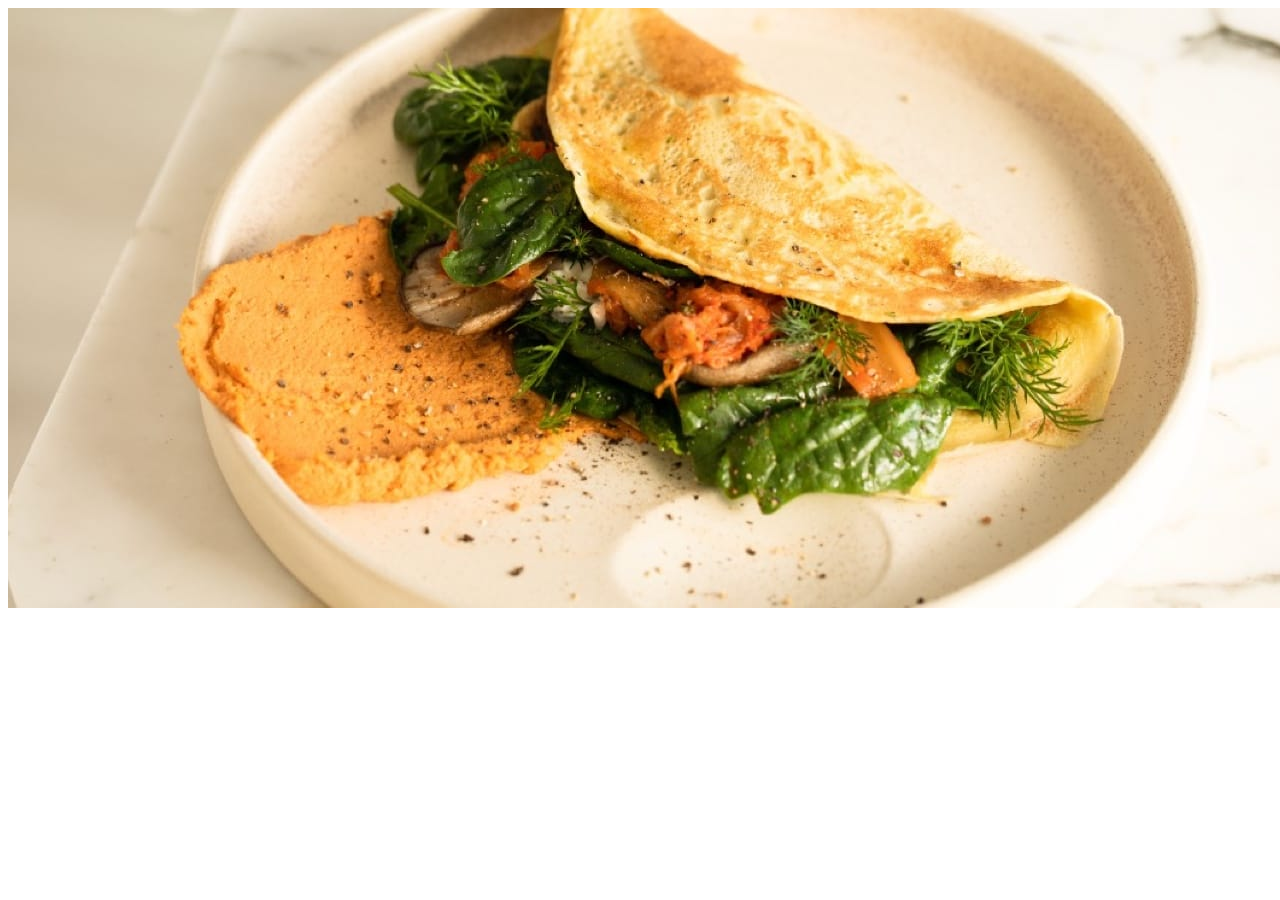
==== recipe-page.html @ 42c14048 "first commit" ====
<!DOCTYPE html>
<html>
 <head>
  <title> Recipe </title>
  <link rel = "stylesheet" href = "recipe-page.css">
 </head>
 <body>
  <div class = "recipe-page-container">
   <div class = "recipe-container">
    <img src="./assets/images/image-omelette.jpeg">
   </div>
  </div>
 </body>
</html>
---- recipe-page.css ----
@font-face {
 font-family: 'YoungSerif';
 src: url('./assets/fonts/young-serif/YoungSerif-Regular.ttf');
}

@font-face {
 font-family: 'Outfit';
 src: url('./assets/fonts/outfit/Outfit-VariableFont_wght.ttf');
}
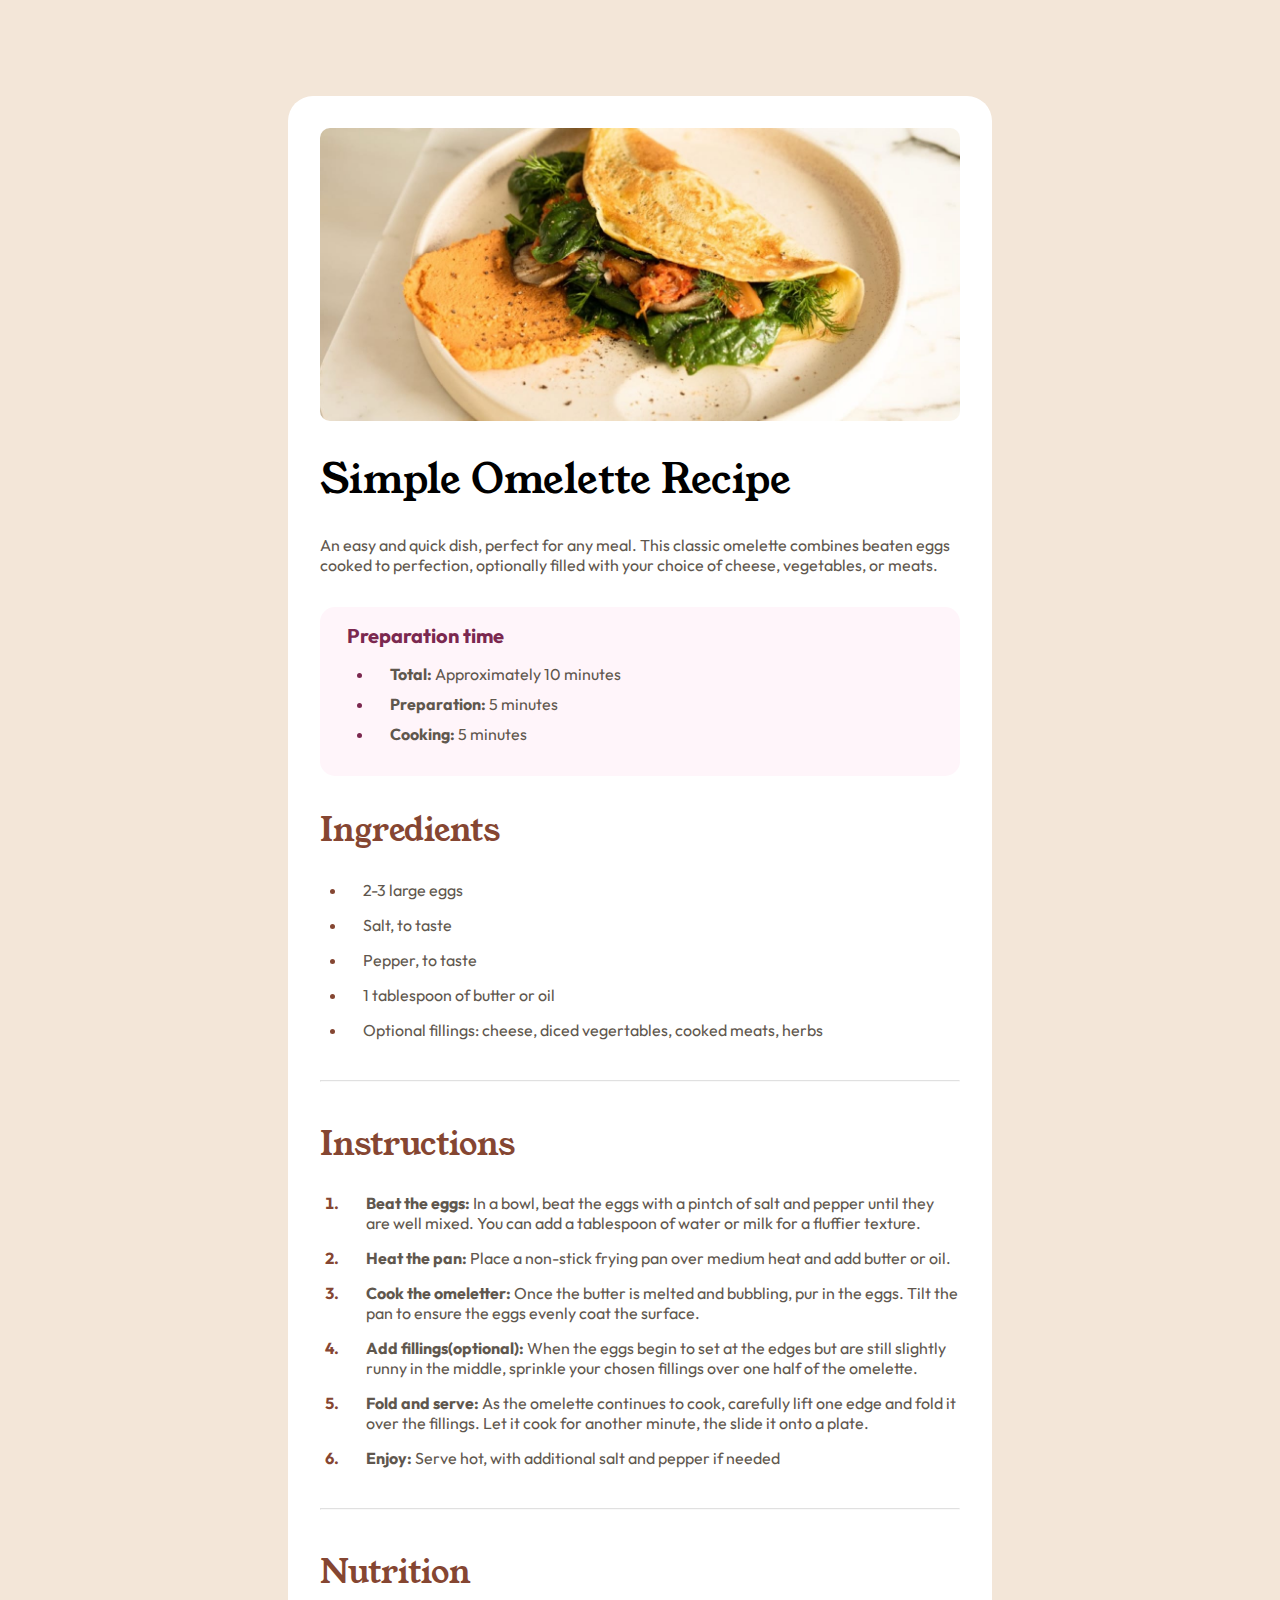
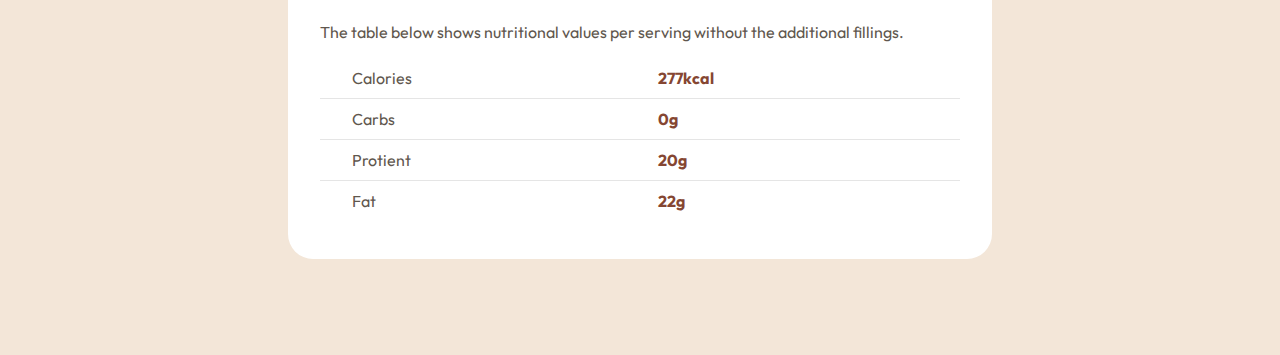
==== commit 5a8efce2: "Updated desktop mobile view" ====
--- a/recipe-page.html
+++ b/recipe-page.html
@@ -8,6 +8,55 @@
   <div class = "recipe-page-container">
    <div class = "recipe-container">
     <img src="./assets/images/image-omelette.jpeg">
+    <div class = "info-container">
+     <h1 class = "recipe-heading">Simple Omelette Recipe</h1>
+     <p class = "recipe-info">
+      An easy and quick dish, perfect for any meal. This classic omelette combines beaten eggs cooked to perfection, optionally filled with your choice of cheese, vegetables, or meats.
+     </p>
+     <div class = "preparation-info-container">
+      <h3 class = "preparation-heading"> Preparation time </h3>
+      <ul class = "preparation-list">
+       <li> <b> Total: </b> Approximately 10 minutes </li>
+       <li> <b> Preparation: </b> 5 minutes </li>
+       <li> <b> Cooking: </b> 5 minutes </li>
+      </ul>
+     </div>
+     <div class = "ingredients-container">
+      <h2 class = "generic-heading">Ingredients</h2> 
+      <ul class = "ingredients-list">
+       <li> 2-3 large eggs </li>
+       <li> Salt, to taste </li>
+       <li> Pepper, to taste </li>
+       <li> 1 tablespoon of butter or oil </li>
+       <li> Optional fillings: cheese, diced vegertables, cooked meats, herbs </li>
+      </ul>
+     </div>
+     <hr />
+     <div class="instructions-container">
+      <h2 class="generic-heading"> Instructions </h2>
+      <ol class = "instructions-list">
+       <li> <b> Beat the eggs: </b> In a bowl, beat the eggs with a pintch of salt and pepper until they are well mixed. You can add a tablespoon of water or milk for a fluffier texture. </li>
+       <li> <b> Heat the pan: </b> Place a non-stick frying pan over medium heat and add butter or oil. </li>
+       <li> <b> Cook the omeletter: </b> Once the butter is melted and bubbling, pur in the eggs. Tilt the pan to ensure the eggs evenly coat the surface. </li>
+       <li> <b> Add fillings(optional): </b> When the eggs begin to set at the edges but are still slightly runny in the middle, sprinkle your chosen fillings over one half of the omelette. </li>
+       <li> <b> Fold and serve: </b> As the omelette continues to cook, carefully lift one edge and fold it over the fillings. Let it cook for another minute, the slide it onto a plate. </li>
+       <li> <b> Enjoy: </b> Serve hot, with additional salt and pepper if needed </li>
+      </ol>
+     </div>
+     <hr />
+     <div class="nutrition-container">
+      <h2 class="generic-heading"> Nutrition </h2>
+      <div class="nutrition-info">
+       <span> The table below shows nutritional values per serving without the additional fillings.</span>
+       <div class="nutrition-table">
+        <div class="ing bottom"> Calories </div> <div class="value bottom"> 277kcal </div>
+        <div class="ing bottom"> Carbs </div> <div class="value bottom"> 0g </div>
+        <div class="ing bottom"> Protient </div> <div class="value bottom"> 20g </div>
+        <div class="ing"> Fat </div> <div class="value"> 22g </div>
+       </div>
+      </div>
+     </div>
+    </div>
    </div>
   </div>
  </body>
--- a/recipe-page.css
+++ b/recipe-page.css
@@ -6,4 +6,150 @@
 @font-face {
  font-family: 'Outfit';
  src: url('./assets/fonts/outfit/Outfit-VariableFont_wght.ttf');
+}
+
+body {
+ margin: 0px;
+}
+
+.recipe-page-container {
+ background-color: hsl(30, 54%, 90%);
+ display: grid;
+ justify-content: center;
+ padding: 6em 0em;
+}
+
+.recipe-container {
+ background-color: white;
+ padding: 2em;
+ border-radius: 25px;
+ max-width: 40em;
+ font-family: 'Outfit';
+ font-size: 16px;
+}
+
+img {
+ max-width: 100%;
+ border-radius: 10px;
+}
+
+.recipe-heading {
+ font-family: 'YoungSerif';
+ font-size: 2.5em;
+ font-weight: 100;
+}
+
+.recipe-info {
+ font-family: 'Outfit';
+ color: hsl(30, 10%, 34%);
+}
+
+.preparation-info-container {
+ background-color: hsl(330, 100%, 98%);
+ padding: 1em 1.7em;
+ margin: 2em 0em;
+ border-radius: 15px;
+}
+
+.preparation-heading {
+ color: hsl(332, 51%, 32%);
+ margin: 0;
+ font-size: 20px;
+}
+
+.preparation-list {
+ color: hsl(30, 10%, 34%);
+ padding: 0 0 0 1.7em;
+ gap: 10px;
+ display: grid;
+}
+
+.preparation-list li {
+ padding-left: 1em;
+}
+
+.preparation-list li::marker {
+ color: hsl(332, 51%, 32%);
+}
+
+.generic-heading {
+ font-family: 'YoungSerif';
+ font-size: 2em;
+ font-weight: 100;
+ color: hsl(14, 45%, 36%);
+}
+
+.ingredients-list li::marker {
+ color: hsl(14, 45%, 36%);
+}
+
+.ingredients-list {
+ color: hsl(30, 10%, 34%);
+ padding: 0 0 0 1.7em;
+ gap: 15px;
+ display: grid;
+}
+
+.ingredients-list li {
+ padding-left: 1em;
+}
+
+hr {
+ opacity: 0.3;
+ margin: 2.5em 0em;
+}
+
+.instructions-list {
+ color: hsl(30, 10%, 34%);
+ padding: 0 0 0 1.4em;
+ gap: 15px;
+ display: grid;
+}
+
+.instructions-list li::marker {
+ color: hsl(14, 45%, 36%);
+ font-weight: bold;
+}
+
+.instructions-list li {
+ padding-left: 1.5em;
+}
+
+.nutrition-info{
+ color: hsl(30, 10%, 34%);
+}
+
+.nutrition-table {
+ display: grid;
+ grid-template-columns: auto auto;
+ margin: 1em 0;
+}
+
+.bottom {
+ padding-bottom: 10px;
+ border-bottom: 1px solid rgba(0,0,0,0.1);
+}
+
+.ing{
+ padding-left: 2em;
+ padding-top: 10px;
+}
+
+.value {
+ color: hsl(14, 45%, 36%);
+ font-weight: bold;
+ padding-top: 10px;
+}
+
+@media (max-width: 500px) {
+.recipe-page-container {
+ padding: 0; 
+}
+.recipe-container {
+ border-radius: 0;
+ padding: 0;
+}
+.info-container {
+ padding: 0em 2em 2em 2em;
+}
 }